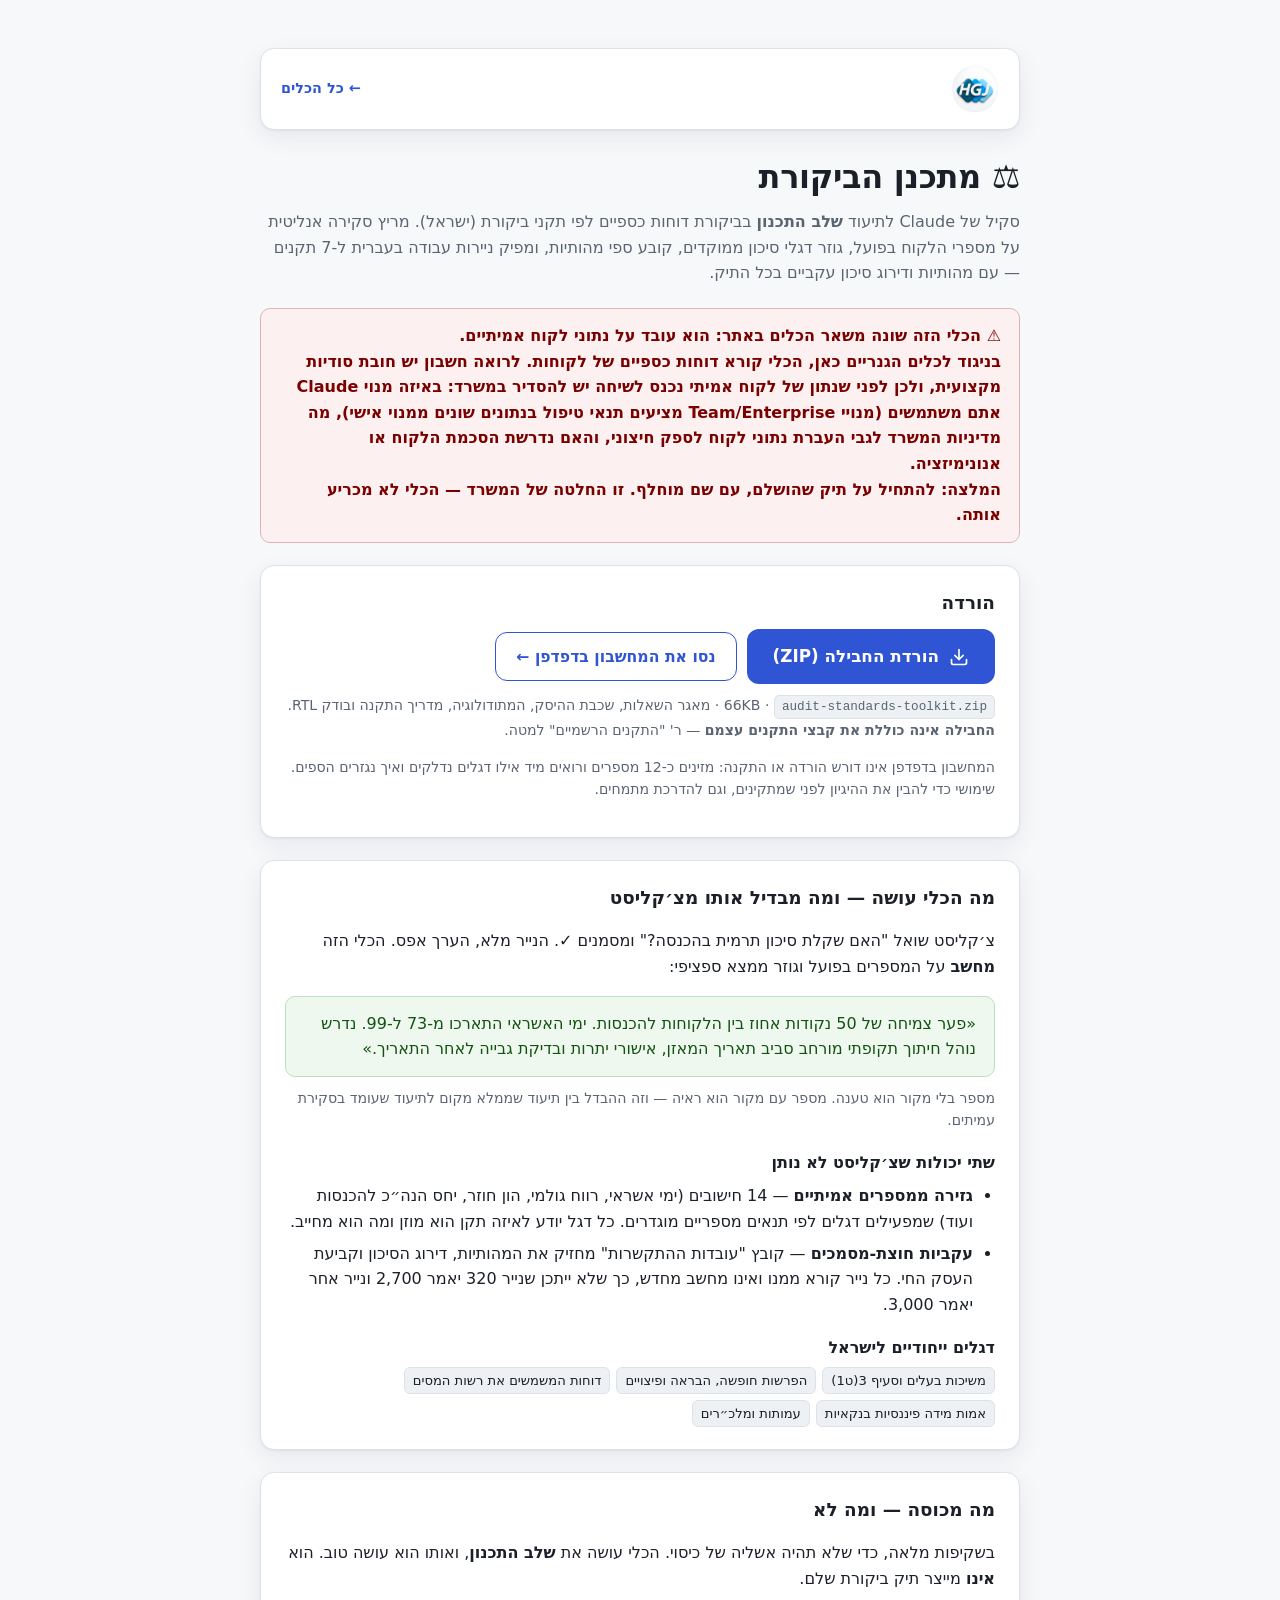
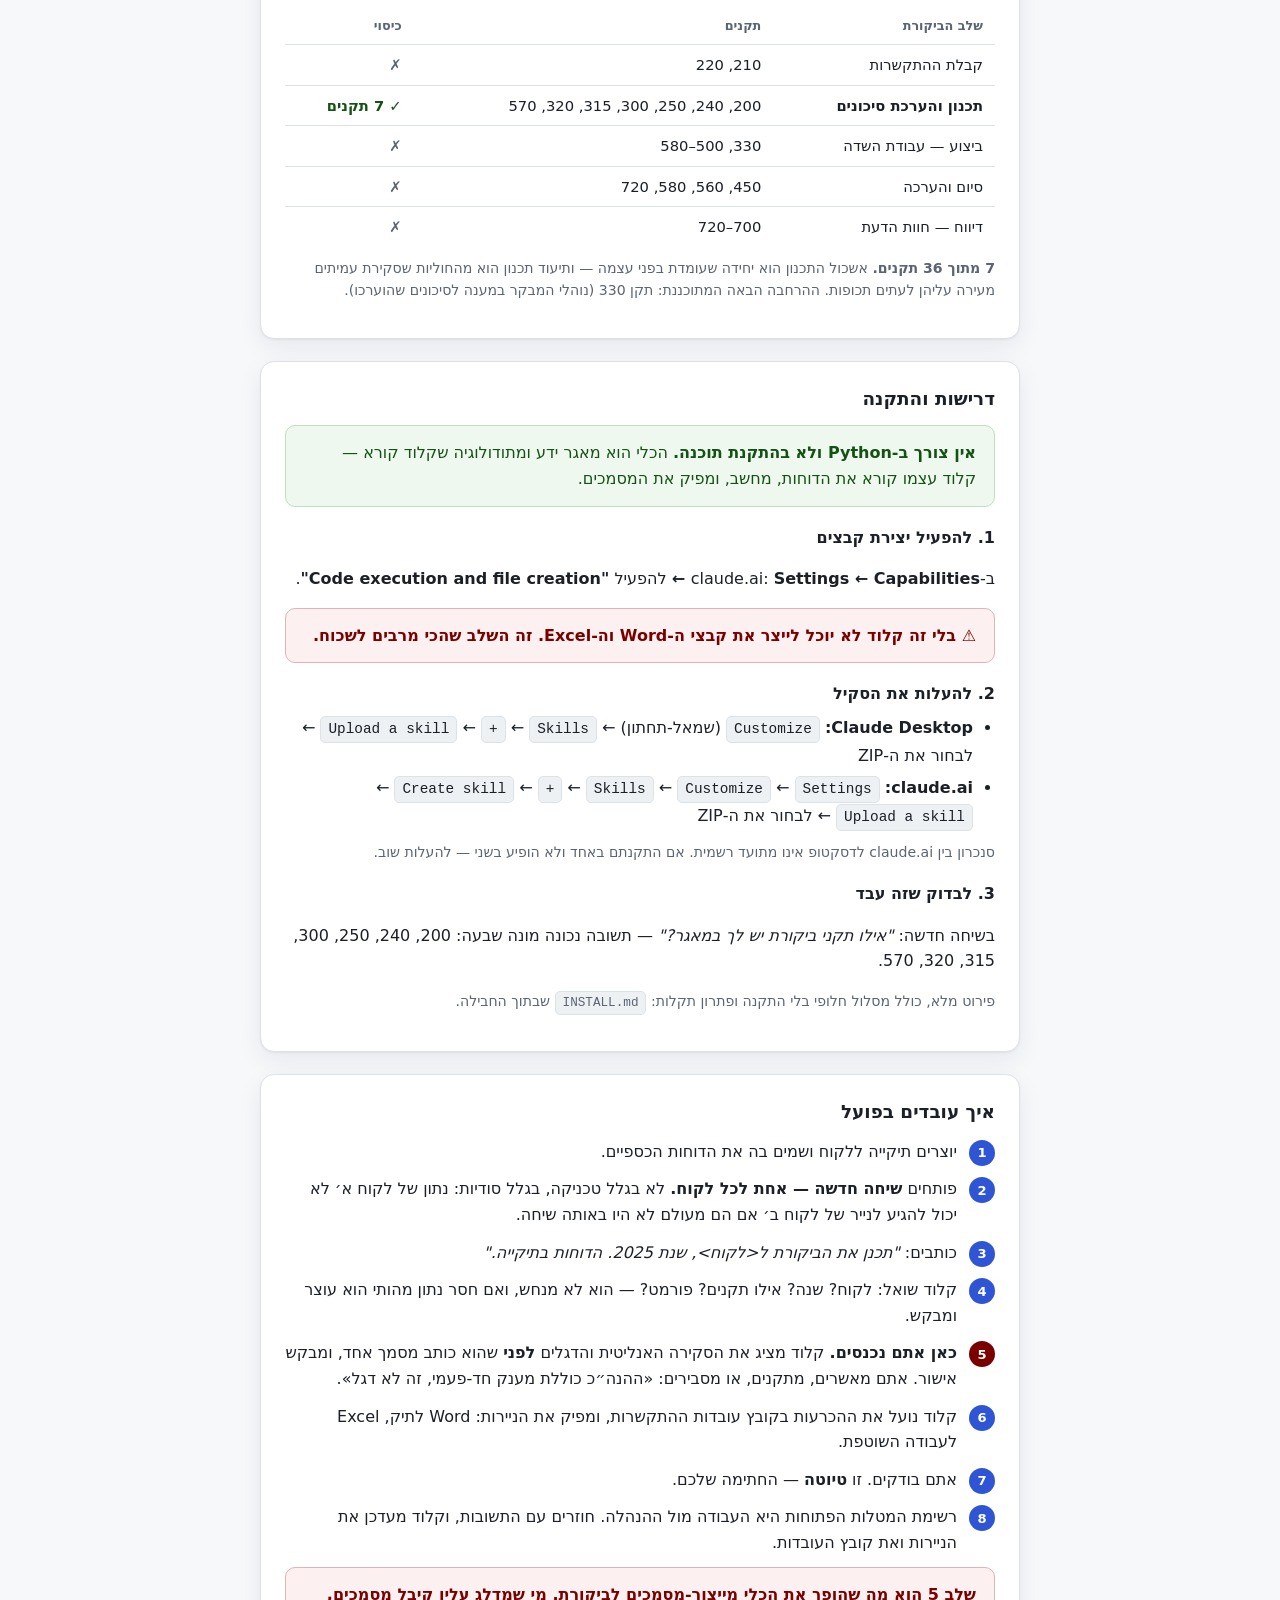
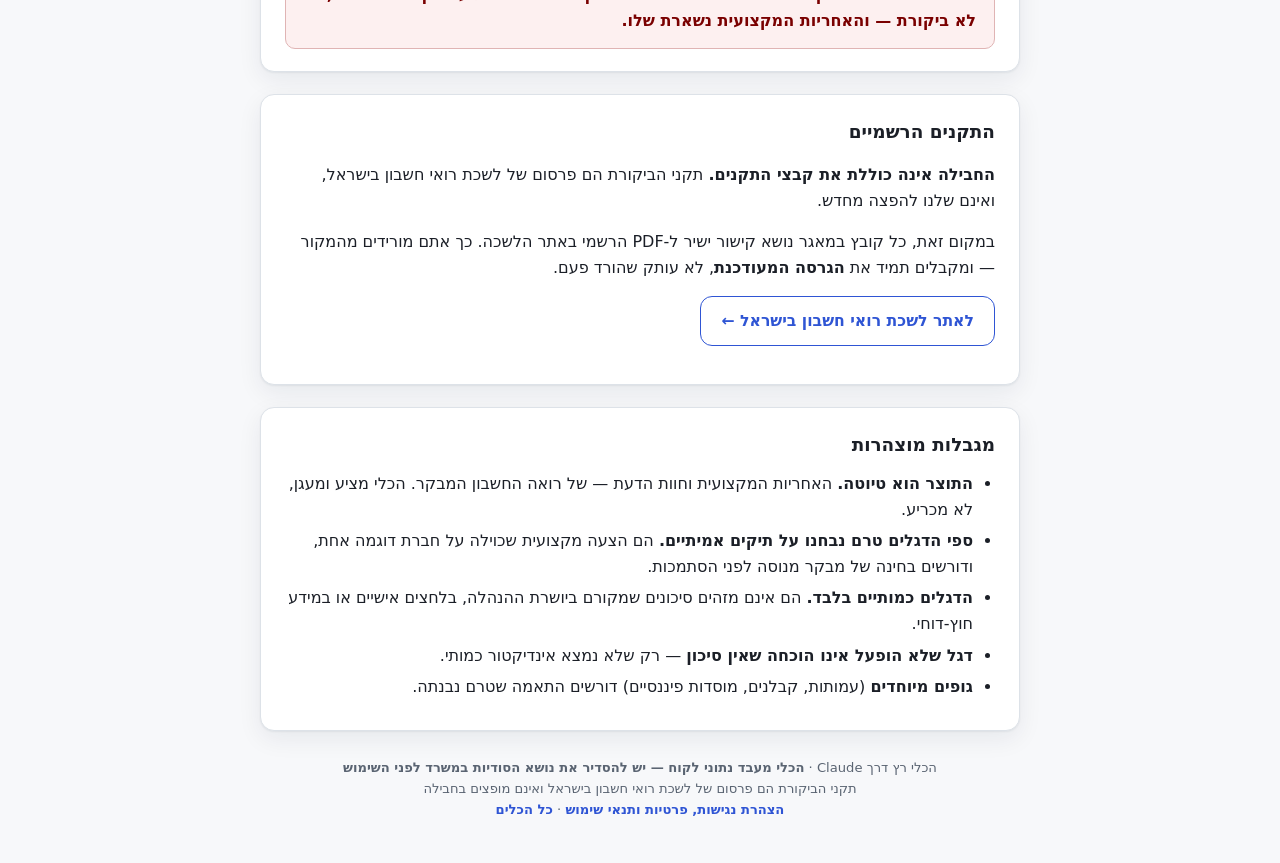
==== audit-standards-toolkit/index.html @ a34358f0 "מתכנן הביקורת: דף כלי, מחשבון אינטראקטיבי וחבילה להורדה יישום תקני ביקורת (ישראל) לשלב התכנון - 7 תק" ====
<!DOCTYPE html>
<html lang="he" dir="rtl">
<head>
<meta charset="utf-8">
<meta name="viewport" content="width=device-width, initial-scale=1">
<title>מתכנן הביקורת — יישום תקני ביקורת ישראל | HGJ Tools</title>
<link rel="icon" href="../logo-mark.png">
<style>
  :root {
    --bg: #F7F8FA; --surface: #FFFFFF; --surface-2: #EEF1F4; --border: #DDE2E8;
    --ink: #1B1F27; --ink-soft: #5A6472; --accent: #2F55D4; --accent-ink: #FFFFFF;
    --warn-bg: #FDF0F0; --warn-border: #E0B4B4; --warn-ink: #7A0000;
    --ok-bg: #EFF8EF; --ok-border: #BEE0BE; --ok-ink: #145214;
    --shadow: 0 1px 2px rgba(20,30,50,.06), 0 8px 24px rgba(20,30,50,.07);
    --font-ui: "Segoe UI", "Assistant", "Rubik", system-ui, -apple-system, Arial, sans-serif;
    --radius: 14px;
  }
  @media (prefers-color-scheme: dark) {
    :root {
      --bg: #14171C; --surface: #1C2027; --surface-2: #232833; --border: #2E353F;
      --ink: #EAEEF3; --ink-soft: #9AA5B1; --accent: #6B85FF; --accent-ink: #0E1116;
      --warn-bg: #2A1A1A; --warn-border: #5A2E2E; --warn-ink: #F0B4B4;
      --ok-bg: #17251A; --ok-border: #2E4A34; --ok-ink: #A6D8AE;
      --shadow: 0 1px 2px rgba(0,0,0,.3), 0 10px 30px rgba(0,0,0,.35);
    }
  }
  * { box-sizing: border-box; }
  html, body { margin: 0; background: var(--bg); }
  body {
    font-family: var(--font-ui); color: var(--ink); min-height: 100vh;
    display: flex; justify-content: center; align-items: flex-start;
    padding: clamp(16px, 4vw, 48px) 16px; line-height: 1.6;
  }
  .page { width: 100%; max-width: 760px; display: flex; flex-direction: column; gap: 22px; }
  .logo-wrap {
    background: #fff; border: 1px solid var(--border); border-radius: var(--radius);
    padding: 16px 20px; display: flex; align-items: center; justify-content: space-between;
    box-shadow: var(--shadow); gap: 12px;
  }
  .logo-wrap img { height: 48px; width: auto; }
  .back { color: var(--accent); text-decoration: none; font-size: .9rem; font-weight: 600; white-space: nowrap; }
  .back:hover { text-decoration: underline; }
  header .title { font-size: clamp(1.5rem, 1.1rem + 1.6vw, 2rem); font-weight: 800; margin: 0 0 6px; letter-spacing: -.01em; }
  header .subtitle { color: var(--ink-soft); font-size: 1rem; margin: 0; }
  .card {
    background: var(--surface); border: 1px solid var(--border); border-radius: var(--radius);
    box-shadow: var(--shadow); padding: 22px 24px;
  }
  .card h2 { margin: 0 0 12px; font-size: 1.15rem; color: var(--ink); }
  .card h3 { margin: 18px 0 6px; font-size: 1rem; color: var(--ink); }
  .download {
    display: inline-flex; align-items: center; gap: 10px; background: var(--accent);
    color: var(--accent-ink); text-decoration: none; font-weight: 700; font-size: 1.05rem;
    padding: 14px 26px; border-radius: 12px; transition: transform .12s ease, filter .15s ease;
  }
  .download:hover { transform: translateY(-2px); filter: brightness(1.05); }
  .download:focus-visible { outline: 3px solid var(--accent); outline-offset: 3px; }
  .download svg { width: 20px; height: 20px; }
  .download.secondary { background: transparent; color: var(--accent); border: 1.5px solid var(--accent); font-size: .98rem; padding: 11px 20px; }
  .download.secondary:hover { background: var(--surface-2); filter: none; }
  .btn-row { display: flex; flex-wrap: wrap; gap: 10px; align-items: center; }
  .meta { color: var(--ink-soft); font-size: .88rem; margin-top: 10px; }
  ol, ul { margin: 8px 0; padding-inline-start: 22px; }
  li { margin: 6px 0; }
  code, .path {
    font-family: Consolas, "SF Mono", monospace; background: var(--surface-2);
    border: 1px solid var(--border); border-radius: 5px; padding: 1px 7px; font-size: .9em;
    direction: ltr; unicode-bidi: isolate; display: inline-block;
  }
  .install { display: block; direction: ltr; text-align: left; padding: 12px 14px; margin: 6px 0;
    background: var(--surface-2); border: 1px solid var(--border); border-radius: 8px;
    font-family: Consolas, monospace; font-size: .88rem; overflow-x: auto; }
  .warn { background: var(--warn-bg); border: 1px solid var(--warn-border); color: var(--warn-ink);
    border-radius: 10px; padding: 14px 18px; font-weight: 600; }
  .warn a { color: var(--warn-ink); }
  .ok { background: var(--ok-bg); border: 1px solid var(--ok-border); color: var(--ok-ink);
    border-radius: 10px; padding: 14px 18px; }
  .tokens { display: flex; flex-wrap: wrap; gap: 6px; margin-top: 6px; }
  .tok { background: var(--surface-2); border: 1px solid var(--border); border-radius: 6px;
    padding: 2px 8px; font-size: .82rem; }
  .tok.on { background: var(--ok-bg); border-color: var(--ok-border); color: var(--ok-ink); font-weight: 600; }
  .tbl-wrap { overflow-x: auto; margin-top: 8px; }
  table { width: 100%; border-collapse: collapse; font-size: .92rem; }
  th, td { text-align: right; padding: 8px 12px; border-bottom: 1px solid var(--border); }
  th { font-size: .8rem; color: var(--ink-soft); font-weight: 600; text-transform: none; }
  tbody tr:last-child td { border-bottom: 0; }
  td.yes { color: var(--ok-ink); font-weight: 700; }
  td.no { color: var(--ink-soft); }
  .steps { counter-reset: s; list-style: none; padding-inline-start: 0; }
  .steps > li { counter-increment: s; position: relative; padding-inline-start: 38px; margin: 12px 0; }
  .steps > li::before {
    content: counter(s); position: absolute; inset-inline-start: 0; top: 1px;
    width: 26px; height: 26px; border-radius: 50%; background: var(--accent); color: var(--accent-ink);
    display: grid; place-items: center; font-size: .82rem; font-weight: 700;
  }
  .steps > li.key::before { background: var(--warn-ink); }
  footer { color: var(--ink-soft); font-size: .82rem; text-align: center; padding-top: 4px; }
  footer a { color: var(--accent); text-decoration: none; font-weight: 600; }
  @media (prefers-reduced-motion: reduce) { * { transition: none !important; } }
</style>
</head>
<body>
<div class="page">

  <div class="logo-wrap">
    <img src="../logo-mark.png" alt="הוגן, גינזבורג, יודלביץ ושות' - רואי חשבון">
    <a class="back" href="../">← כל הכלים</a>
  </div>

  <header>
    <h1 class="title">⚖️ מתכנן הביקורת</h1>
    <p class="subtitle">סקיל של Claude לתיעוד <strong>שלב התכנון</strong> בביקורת דוחות כספיים לפי תקני ביקורת (ישראל). מריץ סקירה אנליטית על מספרי הלקוח בפועל, גוזר דגלי סיכון ממוקדים, קובע ספי מהותיות, ומפיק ניירות עבודה בעברית ל-7 תקנים — עם מהותיות ודירוג סיכון עקביים בכל התיק.</p>
  </header>

  <div class="warn">
    ⚠️ <strong>הכלי הזה שונה משאר הכלים באתר: הוא עובד על נתוני לקוח אמיתיים.</strong><br>
    בניגוד לכלים הגנריים כאן, הכלי קורא דוחות כספיים של לקוחות. לרואה חשבון יש חובת סודיות מקצועית, ולכן <strong>לפני שנתון של לקוח אמיתי נכנס לשיחה</strong> יש להסדיר במשרד: באיזה מנוי Claude אתם משתמשים (מנויי Team/Enterprise מציעים תנאי טיפול בנתונים שונים ממנוי אישי), מה מדיניות המשרד לגבי העברת נתוני לקוח לספק חיצוני, והאם נדרשת הסכמת הלקוח או אנונימיזציה.<br>
    <strong>המלצה:</strong> להתחיל על תיק שהושלם, עם שם מוחלף. זו החלטה של המשרד — הכלי לא מכריע אותה.
  </div>

  <div class="card">
    <h2>הורדה</h2>
    <div class="btn-row">
      <a class="download" href="audit-standards-toolkit.zip" download>
        <svg viewBox="0 0 24 24" fill="none" stroke="currentColor" stroke-width="2" stroke-linecap="round" stroke-linejoin="round" aria-hidden="true"><path d="M21 15v4a2 2 0 0 1-2 2H5a2 2 0 0 1-2-2v-4"/><polyline points="7 10 12 15 17 10"/><line x1="12" y1="15" x2="12" y2="3"/></svg>
        הורדת החבילה (ZIP)
      </a>
      <a class="download secondary" href="planner.html">נסו את המחשבון בדפדפן ←</a>
    </div>
    <p class="meta">
      <span class="path">audit-standards-toolkit.zip</span> · 66KB · מאגר השאלות, שכבת ההיסק, המתודולוגיה, מדריך התקנה ובודק RTL.
      <strong>החבילה אינה כוללת את קבצי התקנים עצמם</strong> — ר' "התקנים הרשמיים" למטה.
    </p>
    <p class="meta">
      המחשבון בדפדפן אינו דורש הורדה או התקנה: מזינים כ-12 מספרים ורואים מיד אילו דגלים נדלקים ואיך נגזרים הספים. שימושי כדי להבין את ההיגיון לפני שמתקינים, וגם להדרכת מתמחים.
    </p>
  </div>

  <div class="card">
    <h2>מה הכלי עושה — ומה מבדיל אותו מצ׳קליסט</h2>
    <p>צ׳קליסט שואל "האם שקלת סיכון תרמית בהכנסה?" ומסמנים ✓. הנייר מלא, הערך אפס. הכלי הזה <strong>מחשב</strong> על המספרים בפועל וגוזר ממצא ספציפי:</p>
    <div class="ok">
      «פער צמיחה של 50 נקודות אחוז בין הלקוחות להכנסות. ימי האשראי התארכו מ-73 ל-99. נדרש נוהל חיתוך תקופתי מורחב סביב תאריך המאזן, אישורי יתרות ובדיקת גבייה לאחר התאריך.»
    </div>
    <p class="meta">מספר בלי מקור הוא טענה. מספר עם מקור הוא ראיה — וזה ההבדל בין תיעוד שממלא מקום לתיעוד שעומד בסקירת עמיתים.</p>

    <h3>שתי יכולות שצ׳קליסט לא נותן</h3>
    <ul>
      <li><strong>גזירה ממספרים אמיתיים</strong> — 14 חישובים (ימי אשראי, רווח גולמי, הון חוזר, יחס הנה״כ להכנסות ועוד) שמפעילים דגלים לפי תנאים מספריים מוגדרים. כל דגל יודע לאיזה תקן הוא מוזן ומה הוא מחייב.</li>
      <li><strong>עקביות חוצת-מסמכים</strong> — קובץ "עובדות ההתקשרות" מחזיק את המהותיות, דירוג הסיכון וקביעת העסק החי. כל נייר קורא ממנו ואינו מחשב מחדש, כך שלא ייתכן שנייר 320 יאמר 2,700 ונייר אחר יאמר 3,000.</li>
    </ul>

    <h3>דגלים ייחודיים לישראל</h3>
    <div class="tokens">
      <span class="tok">משיכות בעלים וסעיף 3(ט1)</span>
      <span class="tok">הפרשות חופשה, הבראה ופיצויים</span>
      <span class="tok">דוחות המשמשים את רשות המסים</span>
      <span class="tok">אמות מידה פיננסיות בנקאיות</span>
      <span class="tok">עמותות ומלכ״רים</span>
    </div>
  </div>

  <div class="card">
    <h2>מה מכוסה — ומה לא</h2>
    <p>בשקיפות מלאה, כדי שלא תהיה אשליה של כיסוי. הכלי עושה את <strong>שלב התכנון</strong>, ואותו הוא עושה טוב. הוא <strong>אינו</strong> מייצר תיק ביקורת שלם.</p>
    <div class="tbl-wrap">
      <table>
        <thead><tr><th>שלב הביקורת</th><th>תקנים</th><th>כיסוי</th></tr></thead>
        <tbody>
          <tr><td>קבלת ההתקשרות</td><td>210, 220</td><td class="no">✗</td></tr>
          <tr><td><strong>תכנון והערכת סיכונים</strong></td><td>200, 240, 250, 300, 315, 320, 570</td><td class="yes">✓ 7 תקנים</td></tr>
          <tr><td>ביצוע — עבודת השדה</td><td>330, 500–580</td><td class="no">✗</td></tr>
          <tr><td>סיום והערכה</td><td>450, 560, 580, 720</td><td class="no">✗</td></tr>
          <tr><td>דיווח — חוות הדעת</td><td>700–720</td><td class="no">✗</td></tr>
        </tbody>
      </table>
    </div>
    <p class="meta"><strong>7 מתוך 36 תקנים.</strong> אשכול התכנון הוא יחידה שעומדת בפני עצמה — ותיעוד תכנון הוא מהחוליות שסקירת עמיתים מעירה עליהן לעתים תכופות. ההרחבה הבאה המתוכננת: תקן 330 (נוהלי המבקר במענה לסיכונים שהוערכו).</p>
  </div>

  <div class="card">
    <h2>דרישות והתקנה</h2>
    <div class="ok"><strong>אין צורך ב-Python ולא בהתקנת תוכנה.</strong> הכלי הוא מאגר ידע ומתודולוגיה שקלוד קורא — קלוד עצמו קורא את הדוחות, מחשב, ומפיק את המסמכים.</div>

    <h3>1. להפעיל יצירת קבצים</h3>
    <p>ב-claude.ai: <strong>Settings ← Capabilities ←</strong> להפעיל <strong>"Code execution and file creation"</strong>.</p>
    <div class="warn">⚠️ בלי זה קלוד לא יוכל לייצר את קבצי ה-Word וה-Excel. זה השלב שהכי מרבים לשכוח.</div>

    <h3>2. להעלות את הסקיל</h3>
    <ul>
      <li><strong>Claude Desktop:</strong> <span class="path">Customize</span> (שמאל-תחתון) ← <span class="path">Skills</span> ← <span class="path">+</span> ← <span class="path">Upload a skill</span> ← לבחור את ה-ZIP</li>
      <li><strong>claude.ai:</strong> <span class="path">Settings</span> ← <span class="path">Customize</span> ← <span class="path">Skills</span> ← <span class="path">+</span> ← <span class="path">Create skill</span> ← <span class="path">Upload a skill</span> ← לבחור את ה-ZIP</li>
    </ul>
    <p class="meta">סנכרון בין claude.ai לדסקטופ אינו מתועד רשמית. אם התקנתם באחד ולא הופיע בשני — להעלות שוב.</p>

    <h3>3. לבדוק שזה עבד</h3>
    <p>בשיחה חדשה: <em>"אילו תקני ביקורת יש לך במאגר?"</em> — תשובה נכונה מונה שבעה: 200, 240, 250, 300, 315, 320, 570.</p>
    <p class="meta">פירוט מלא, כולל מסלול חלופי בלי התקנה ופתרון תקלות: <span class="path">INSTALL.md</span> שבתוך החבילה.</p>
  </div>

  <div class="card">
    <h2>איך עובדים בפועל</h2>
    <ol class="steps">
      <li>יוצרים תיקייה ללקוח ושמים בה את הדוחות הכספיים.</li>
      <li>פותחים <strong>שיחה חדשה — אחת לכל לקוח.</strong> לא בגלל טכניקה, בגלל סודיות: נתון של לקוח א׳ לא יכול להגיע לנייר של לקוח ב׳ אם הם מעולם לא היו באותה שיחה.</li>
      <li>כותבים: <em>"תכנן את הביקורת ל&lt;לקוח&gt;, שנת 2025. הדוחות בתיקייה."</em></li>
      <li>קלוד שואל: לקוח? שנה? אילו תקנים? פורמט? — הוא לא מנחש, ואם חסר נתון מהותי הוא עוצר ומבקש.</li>
      <li class="key"><strong>כאן אתם נכנסים.</strong> קלוד מציג את הסקירה האנליטית והדגלים <strong>לפני</strong> שהוא כותב מסמך אחד, ומבקש אישור. אתם מאשרים, מתקנים, או מסבירים: «ההנה״כ כוללת מענק חד-פעמי, זה לא דגל».</li>
      <li>קלוד נועל את ההכרעות בקובץ עובדות ההתקשרות, ומפיק את הניירות: Word לתיק, Excel לעבודה השוטפת.</li>
      <li>אתם בודקים. זו <strong>טיוטה</strong> — החתימה שלכם.</li>
      <li>רשימת המטלות הפתוחות היא העבודה מול ההנהלה. חוזרים עם התשובות, וקלוד מעדכן את הניירות ואת קובץ העובדות.</li>
    </ol>
    <div class="warn">שלב 5 הוא מה שהופך את הכלי מייצור-מסמכים לביקורת. מי שמדלג עליו קיבל מסמכים, לא ביקורת — והאחריות המקצועית נשארת שלו.</div>
  </div>

  <div class="card">
    <h2>התקנים הרשמיים</h2>
    <p><strong>החבילה אינה כוללת את קבצי התקנים.</strong> תקני הביקורת הם פרסום של לשכת רואי חשבון בישראל, ואינם שלנו להפצה מחדש.</p>
    <p>במקום זאת, כל קובץ במאגר נושא קישור ישיר ל-PDF הרשמי באתר הלשכה. כך אתם מורידים מהמקור — ומקבלים תמיד את <strong>הגרסה המעודכנת</strong>, לא עותק שהורד פעם.</p>
    <p><a class="download secondary" href="https://icpas.org.il/" target="_blank" rel="noopener noreferrer">לאתר לשכת רואי חשבון בישראל ←</a></p>
  </div>

  <div class="card">
    <h2>מגבלות מוצהרות</h2>
    <ul>
      <li><strong>התוצר הוא טיוטה.</strong> האחריות המקצועית וחוות הדעת — של רואה החשבון המבקר. הכלי מציע ומעגן, לא מכריע.</li>
      <li><strong>ספי הדגלים טרם נבחנו על תיקים אמיתיים.</strong> הם הצעה מקצועית שכוילה על חברת דוגמה אחת, ודורשים בחינה של מבקר מנוסה לפני הסתמכות.</li>
      <li><strong>הדגלים כמותיים בלבד.</strong> הם אינם מזהים סיכונים שמקורם ביושרת ההנהלה, בלחצים אישיים או במידע חוץ-דוחי.</li>
      <li><strong>דגל שלא הופעל אינו הוכחה שאין סיכון</strong> — רק שלא נמצא אינדיקטור כמותי.</li>
      <li><strong>גופים מיוחדים</strong> (עמותות, קבלנים, מוסדות פיננסיים) דורשים התאמה שטרם נבנתה.</li>
    </ul>
  </div>

  <footer>
    הכלי רץ דרך Claude · <strong>הכלי מעבד נתוני לקוח — יש להסדיר את נושא הסודיות במשרד לפני השימוש</strong><br>
    תקני הביקורת הם פרסום של לשכת רואי חשבון בישראל ואינם מופצים בחבילה<br>
    <a href="../policy/">הצהרת נגישות, פרטיות ותנאי שימוש</a> ·
    <a href="../">כל הכלים</a>
  </footer>

</div>
</body>
</html>
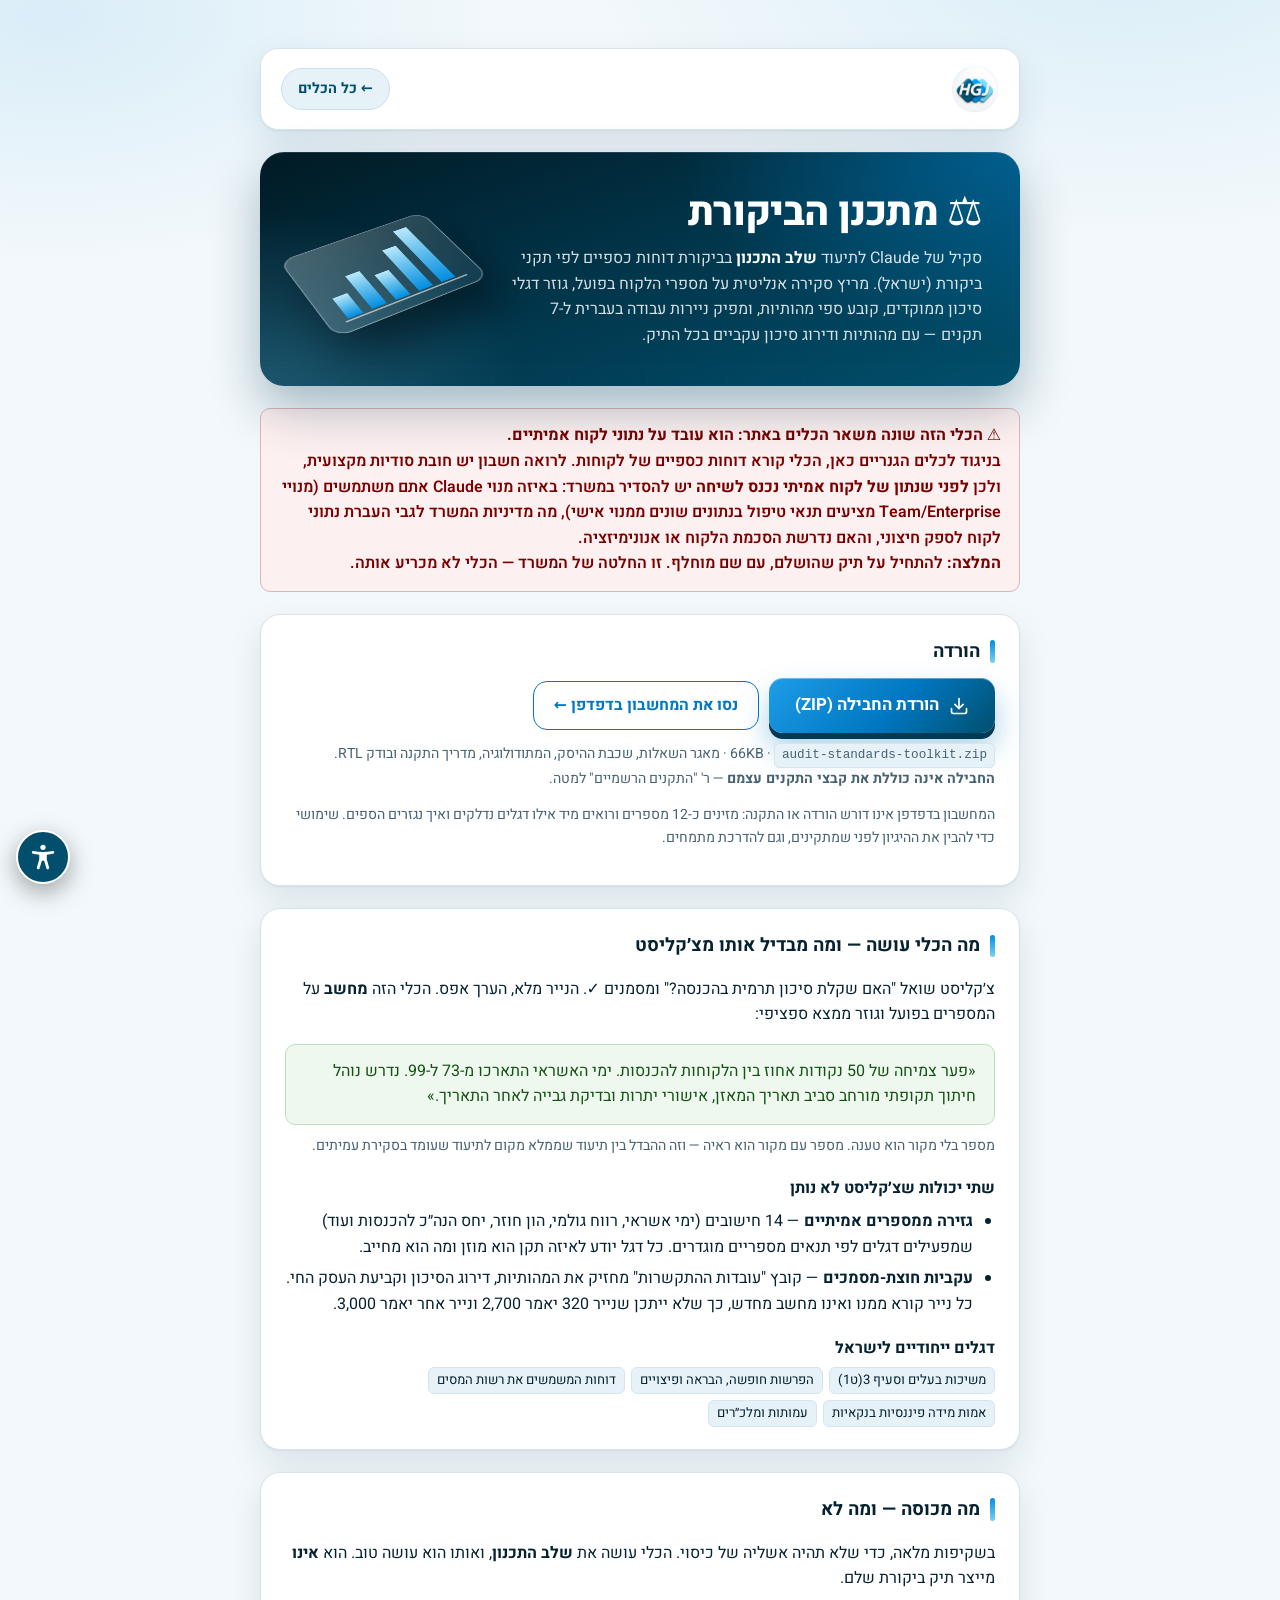
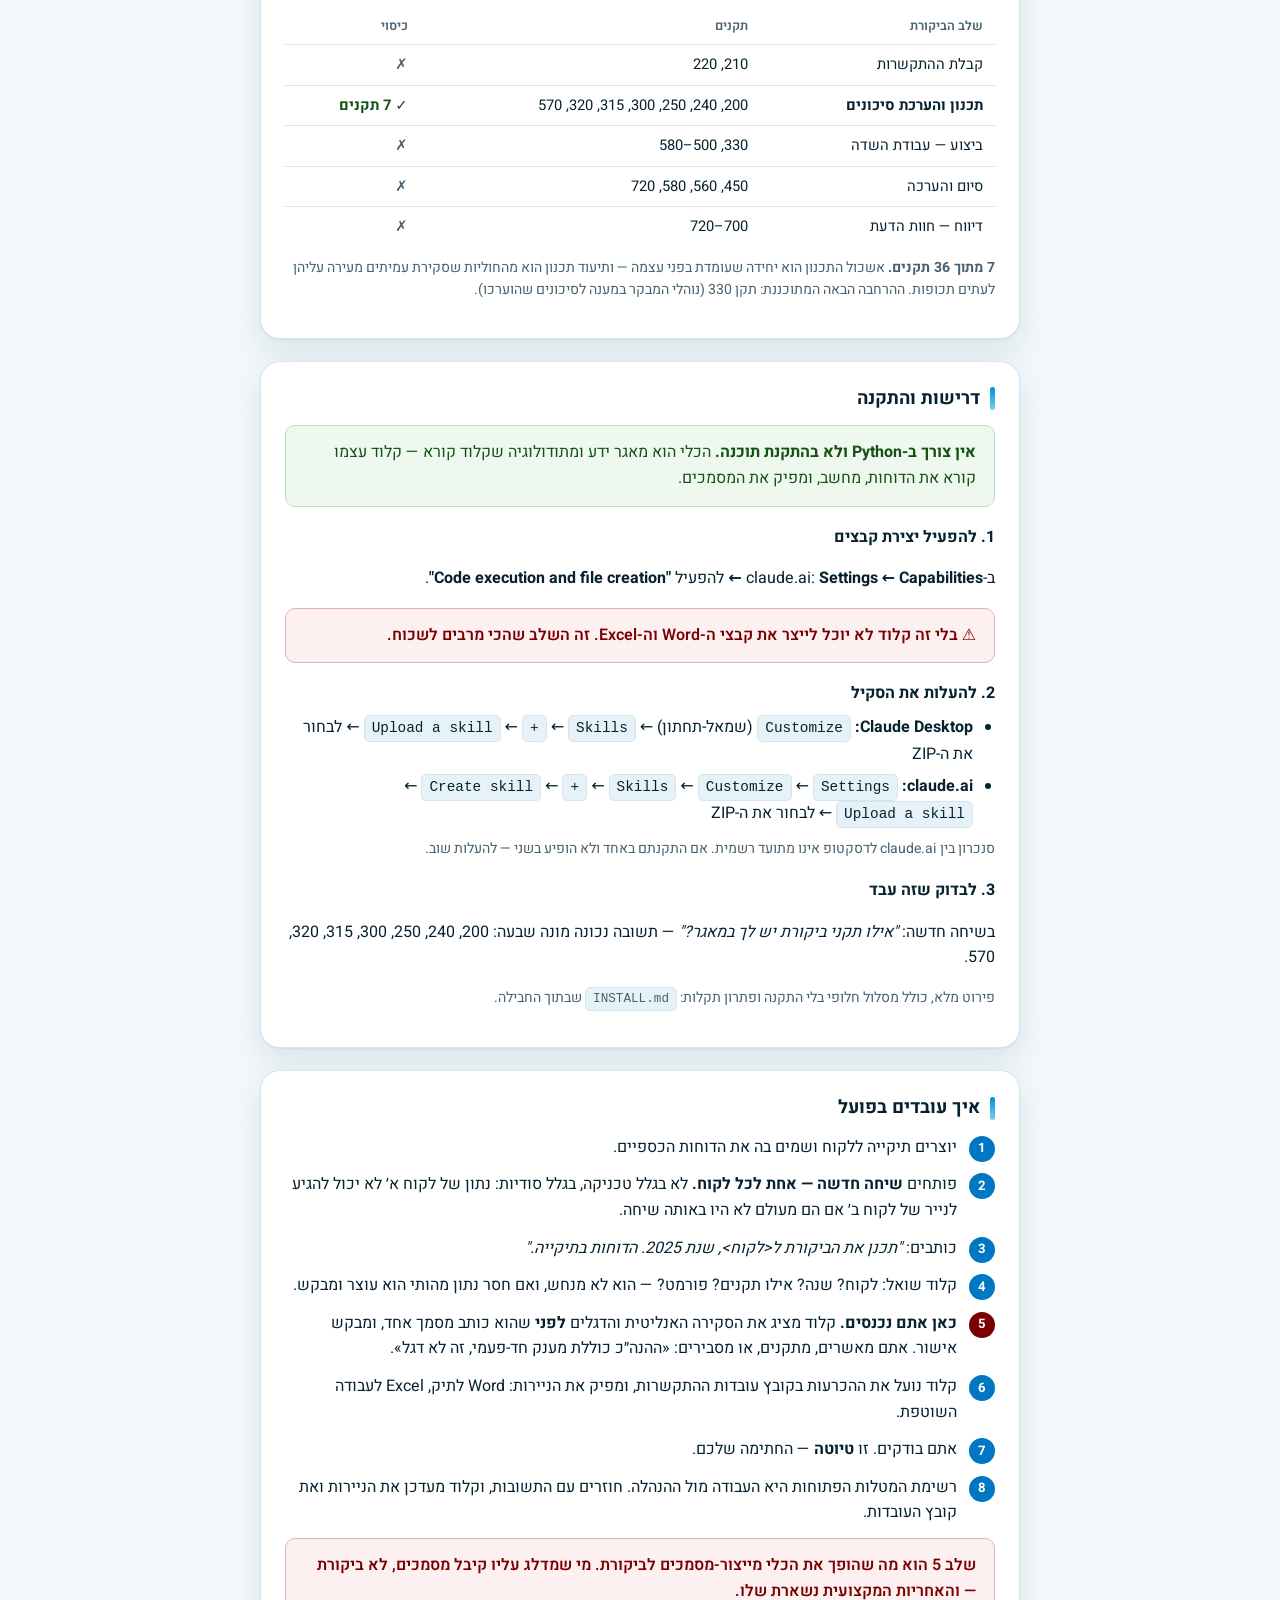
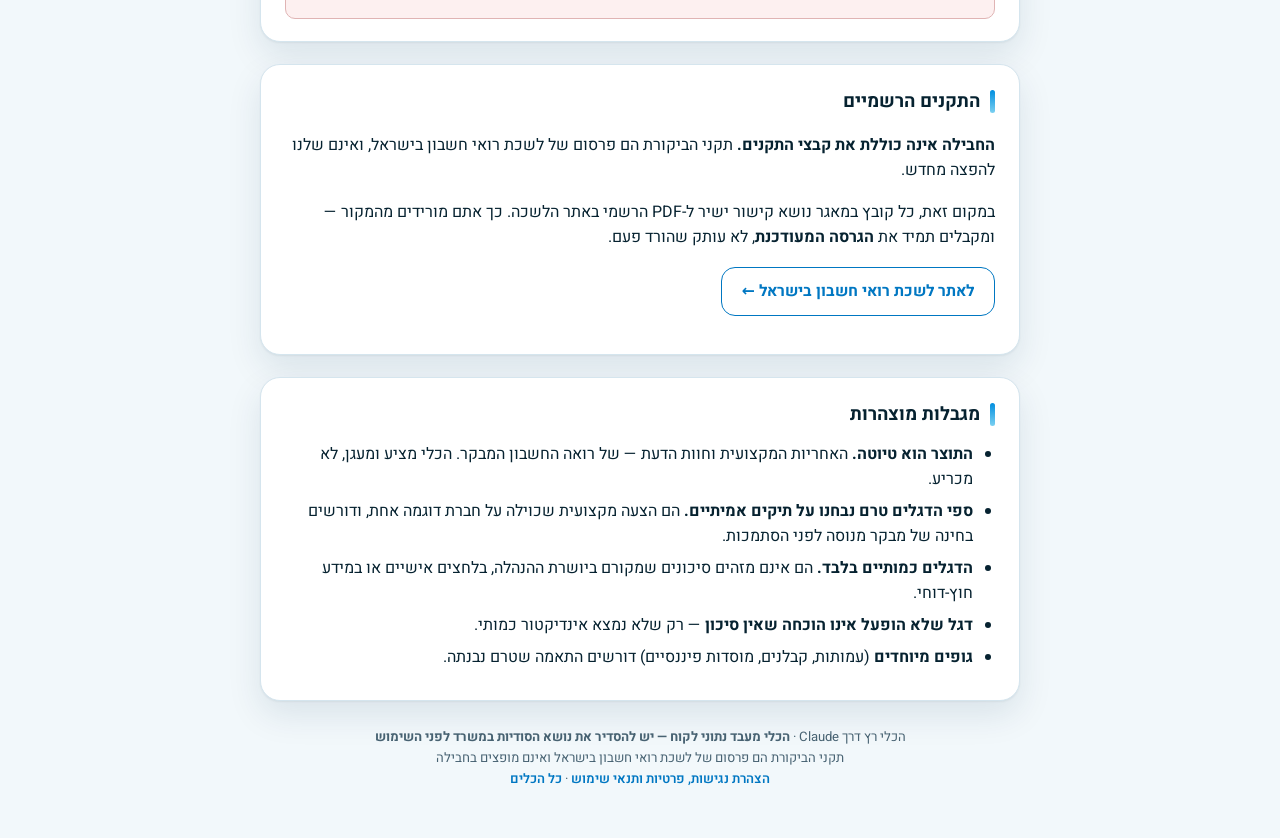
==== commit c60b7daf: "דפי הכלים: ערכת עיצוב משותפת בצבעי הלוגו ותפריט נגישות בכל דף theme.css נטען אחרי העיצוב של כל דף ומ" ====
--- a/audit-standards-toolkit/index.html
+++ b/audit-standards-toolkit/index.html
@@ -98,6 +98,8 @@
   footer a { color: var(--accent); text-decoration: none; font-weight: 600; }
   @media (prefers-reduced-motion: reduce) { * { transition: none !important; } }
 </style>
+<link rel="stylesheet" href="../theme.css">
+<script src="../a11y.js" defer></script>
 </head>
 <body>
 <div class="page">
--- a/theme.css
+++ b/theme.css
@@ -0,0 +1,147 @@
+/* ערכת העיצוב המשותפת של דפי הכלים באתר hgj-tools.github.io.
+   נטענת אחרי ה-<style> של הדף: <link rel="stylesheet" href="../theme.css">
+   דורסת רק צבעים, גופן ומראה של רכיבי השלד המשותף (.logo-wrap, header, .card, .download). לא נוגעת בלוגיקה של הכלי.
+   צבעים: שלושת גווני הלוגו בלבד, #014F6C, #008EDF, #7BD0F1. */
+
+@font-face {
+  font-family: "Heebo"; font-style: normal; font-weight: 400 800; font-display: swap;
+  src: url("fonts/heebo-hebrew.woff2") format("woff2");
+  unicode-range: U+0307-0308, U+0590-05FF, U+200C-2010, U+20AA, U+25CC, U+FB1D-FB4F;
+}
+@font-face {
+  font-family: "Heebo"; font-style: normal; font-weight: 400 800; font-display: swap;
+  src: url("fonts/heebo-latin.woff2") format("woff2");
+  unicode-range: U+0000-00FF, U+0131, U+0152-0153, U+02BB-02BC, U+02C6, U+02DA, U+02DC, U+0304, U+0308, U+0329, U+2000-206F, U+20AC, U+2122, U+2191, U+2193, U+2212, U+2215, U+FEFF, U+FFFD;
+}
+@view-transition { navigation: auto; }
+
+:root, :root[data-theme="light"] {
+  --bg: #F2F8FB; --surface: #FFFFFF; --surface-2: #E6F2F8; --border: #D5E5EE;
+  --ink: #062230; --ink-soft: #476272; --accent: #0077C2; --accent-ink: #FFFFFF;
+  --shadow: 0 1px 2px rgba(1,53,74,.06), 0 14px 34px rgba(1,53,74,.10);
+  --font-ui: "Heebo", "Segoe UI", "Assistant", "Rubik", system-ui, -apple-system, Arial, sans-serif;
+  --radius: 20px;
+  --hgj-glow: rgba(0,142,223,.10);
+}
+@media (prefers-color-scheme: dark) {
+  :root:not([data-theme="light"]) {
+    --bg: #021017; --surface: #06202C; --surface-2: #0A2B3A; --border: #164356;
+    --ink: #E8F4F9; --ink-soft: #9DBCCB; --accent: #7BD0F1; --accent-ink: #011A24;
+    --shadow: 0 1px 2px rgba(0,0,0,.4), 0 16px 40px rgba(0,0,0,.45);
+    --hgj-glow: rgba(123,208,241,.08);
+  }
+}
+:root[data-theme="dark"] {
+  --bg: #021017; --surface: #06202C; --surface-2: #0A2B3A; --border: #164356;
+  --ink: #E8F4F9; --ink-soft: #9DBCCB; --accent: #7BD0F1; --accent-ink: #011A24;
+  --shadow: 0 1px 2px rgba(0,0,0,.4), 0 16px 40px rgba(0,0,0,.45);
+  --hgj-glow: rgba(123,208,241,.08);
+}
+
+body {
+  background:
+    radial-gradient(900px 480px at 88% -6%, var(--hgj-glow), transparent 60%),
+    radial-gradient(760px 420px at 4% 2%, var(--hgj-glow), transparent 58%),
+    var(--bg);
+  background-attachment: fixed;
+}
+:focus-visible { outline: 3px solid #008EDF; outline-offset: 3px; }
+/* דף עם סרגל פעולות קבוע בתחתית: כפתור הנגישות עולה מעליו */
+html:has(.actionbar) { --hgj-a11y-bottom: 96px; }
+
+/* ---------- סרגל עליון ---------- */
+.logo-wrap {
+  border-radius: 18px;
+  border: 1px solid var(--border);
+  box-shadow: var(--shadow);
+}
+.logo-wrap .back {
+  display: inline-flex; align-items: center; gap: 6px;
+  padding: 8px 16px; border-radius: 999px;
+  color: #014F6C; background: #E6F2F8; border: 1px solid #C9E0EC;
+  font-weight: 700; text-decoration: none;
+  transition: background .2s ease, transform .2s ease;
+}
+.logo-wrap .back:hover { background: #D3EEF9; transform: translateX(3px); text-decoration: none; }
+
+/* ---------- ראש הדף: לוח כהה עם גיליון תלת ממדי ---------- */
+.page > header, .app > header {
+  position: relative; isolation: isolate; overflow: hidden;
+  color: #fff; border-radius: 24px;
+  padding: clamp(22px, 4vw, 38px);
+  padding-inline-end: clamp(22px, 34%, 250px);
+  background:
+    radial-gradient(520px 300px at 100% 0%, rgba(0,142,223,.45), transparent 65%),
+    radial-gradient(420px 280px at 0% 100%, rgba(123,208,241,.22), transparent 62%),
+    linear-gradient(160deg, #011A24 0%, #01354A 48%, #014F6C 100%);
+  box-shadow: 0 22px 50px rgba(1,53,74,.32), inset 0 1px 0 rgba(255,255,255,.12);
+}
+/* נייר חשבונאי בפרספקטיבה */
+.page > header::before, .app > header::before {
+  content: ""; position: absolute; inset: -30% -20% -20%; z-index: -1;
+  background-image:
+    linear-gradient(rgba(123,208,241,.16) 1px, transparent 1px),
+    linear-gradient(90deg, rgba(123,208,241,.10) 1px, transparent 1px);
+  background-size: 100% 26px, 90px 100%;
+  transform: perspective(700px) rotateX(60deg) translateY(18%);
+  transform-origin: 50% 100%;
+  -webkit-mask-image: linear-gradient(to top, #000 5%, transparent 70%);
+          mask-image: linear-gradient(to top, #000 5%, transparent 70%);
+  animation: hgj-ledger 12s linear infinite;
+}
+@keyframes hgj-ledger { to { background-position: 0 260px, 0 0; } }
+/* גיליון זכוכית עם גרף עמודות */
+.page > header::after, .app > header::after {
+  content: ""; position: absolute; z-index: -1;
+  inset-inline-end: clamp(14px, 5%, 44px); top: 50%;
+  width: 168px; height: 124px; border-radius: 16px;
+  border: 1px solid rgba(255,255,255,.38);
+  background:
+    linear-gradient(to top, #008EDF, #B9E8FA) left 20px bottom 16px / 16px 26% no-repeat,
+    linear-gradient(to top, #008EDF, #B9E8FA) left 46px bottom 16px / 16px 44% no-repeat,
+    linear-gradient(to top, #008EDF, #B9E8FA) left 72px bottom 16px / 16px 34% no-repeat,
+    linear-gradient(to top, #008EDF, #B9E8FA) left 98px bottom 16px / 16px 58% no-repeat,
+    linear-gradient(to top, #008EDF, #B9E8FA) left 124px bottom 16px / 16px 76% no-repeat,
+    linear-gradient(rgba(255,255,255,.55), rgba(255,255,255,.55)) left 16px bottom 12px / 136px 2px no-repeat,
+    linear-gradient(140deg, rgba(255,255,255,.26), rgba(255,255,255,.06));
+  box-shadow: 0 34px 50px rgba(0,0,0,.42), 0 0 0 1px rgba(123,208,241,.10) inset;
+  transform: translateY(-50%) perspective(800px) rotateX(50deg) rotateZ(-30deg);
+  animation: hgj-float 6s ease-in-out infinite;
+}
+@keyframes hgj-float { 50% { transform: translateY(calc(-50% - 10px)) perspective(800px) rotateX(50deg) rotateZ(-30deg); } }
+
+.page > header .title, .app > header .title { color: #fff; font-size: clamp(1.7rem, 1.2rem + 2.2vw, 2.5rem); letter-spacing: -.02em; line-height: 1.15; margin-bottom: 10px; }
+.page > header .subtitle, .app > header .subtitle { color: rgba(255,255,255,.84); line-height: 1.6; }
+.page > header .subtitle b, .page > header .subtitle strong,
+.app > header .subtitle b, .app > header .subtitle strong { color: #fff; }
+.page > header a, .app > header a { color: #B9E8FA; }
+
+/* ---------- כרטיסים ---------- */
+.card { border-radius: var(--radius); border-color: var(--border); box-shadow: var(--shadow); }
+.page .card { transition: transform .25s cubic-bezier(.2,.7,.2,1), box-shadow .25s ease, border-color .25s ease; }
+.page .card:hover { transform: translateY(-3px); border-color: color-mix(in srgb, #008EDF 45%, var(--border)); box-shadow: 0 2px 4px rgba(1,53,74,.06), 0 26px 50px rgba(0,142,223,.16); }
+.page .card h2 { position: relative; padding-inline-start: 15px; }
+.page .card h2::before {
+  content: ""; position: absolute; inset-inline-start: 0; top: .18em; bottom: .18em; width: 5px; border-radius: 3px;
+  background: linear-gradient(#008EDF, #7BD0F1);
+}
+
+/* ---------- כפתור הורדה תלת ממדי ---------- */
+.download:not(.secondary) {
+  color: #fff; border-radius: 14px;
+  background: linear-gradient(135deg, #1E9DE6 0%, #0077C2 55%, #014F6C 100%);
+  box-shadow: 0 6px 0 #013A52, 0 16px 30px rgba(0,119,194,.35), inset 0 1px 0 rgba(255,255,255,.35);
+  transition: transform .14s ease, box-shadow .14s ease, filter .2s ease;
+}
+.download:not(.secondary):hover { transform: translateY(-2px); filter: brightness(1.06); box-shadow: 0 8px 0 #013A52, 0 22px 36px rgba(0,119,194,.42), inset 0 1px 0 rgba(255,255,255,.35); }
+.download:not(.secondary):active { transform: translateY(4px); box-shadow: 0 2px 0 #013A52, 0 8px 16px rgba(0,119,194,.3), inset 0 1px 0 rgba(255,255,255,.35); }
+.download.secondary { border-radius: 14px; }
+
+@media (max-width: 640px) {
+  .page > header, .app > header { padding-inline-end: clamp(22px, 4vw, 38px); }
+  .page > header::after, .app > header::after { display: none; }
+}
+@media (prefers-reduced-motion: reduce) {
+  .page > header::before, .app > header::before, .page > header::after, .app > header::after { animation: none; }
+  .page .card, .download, .logo-wrap .back { transition: none; }
+}
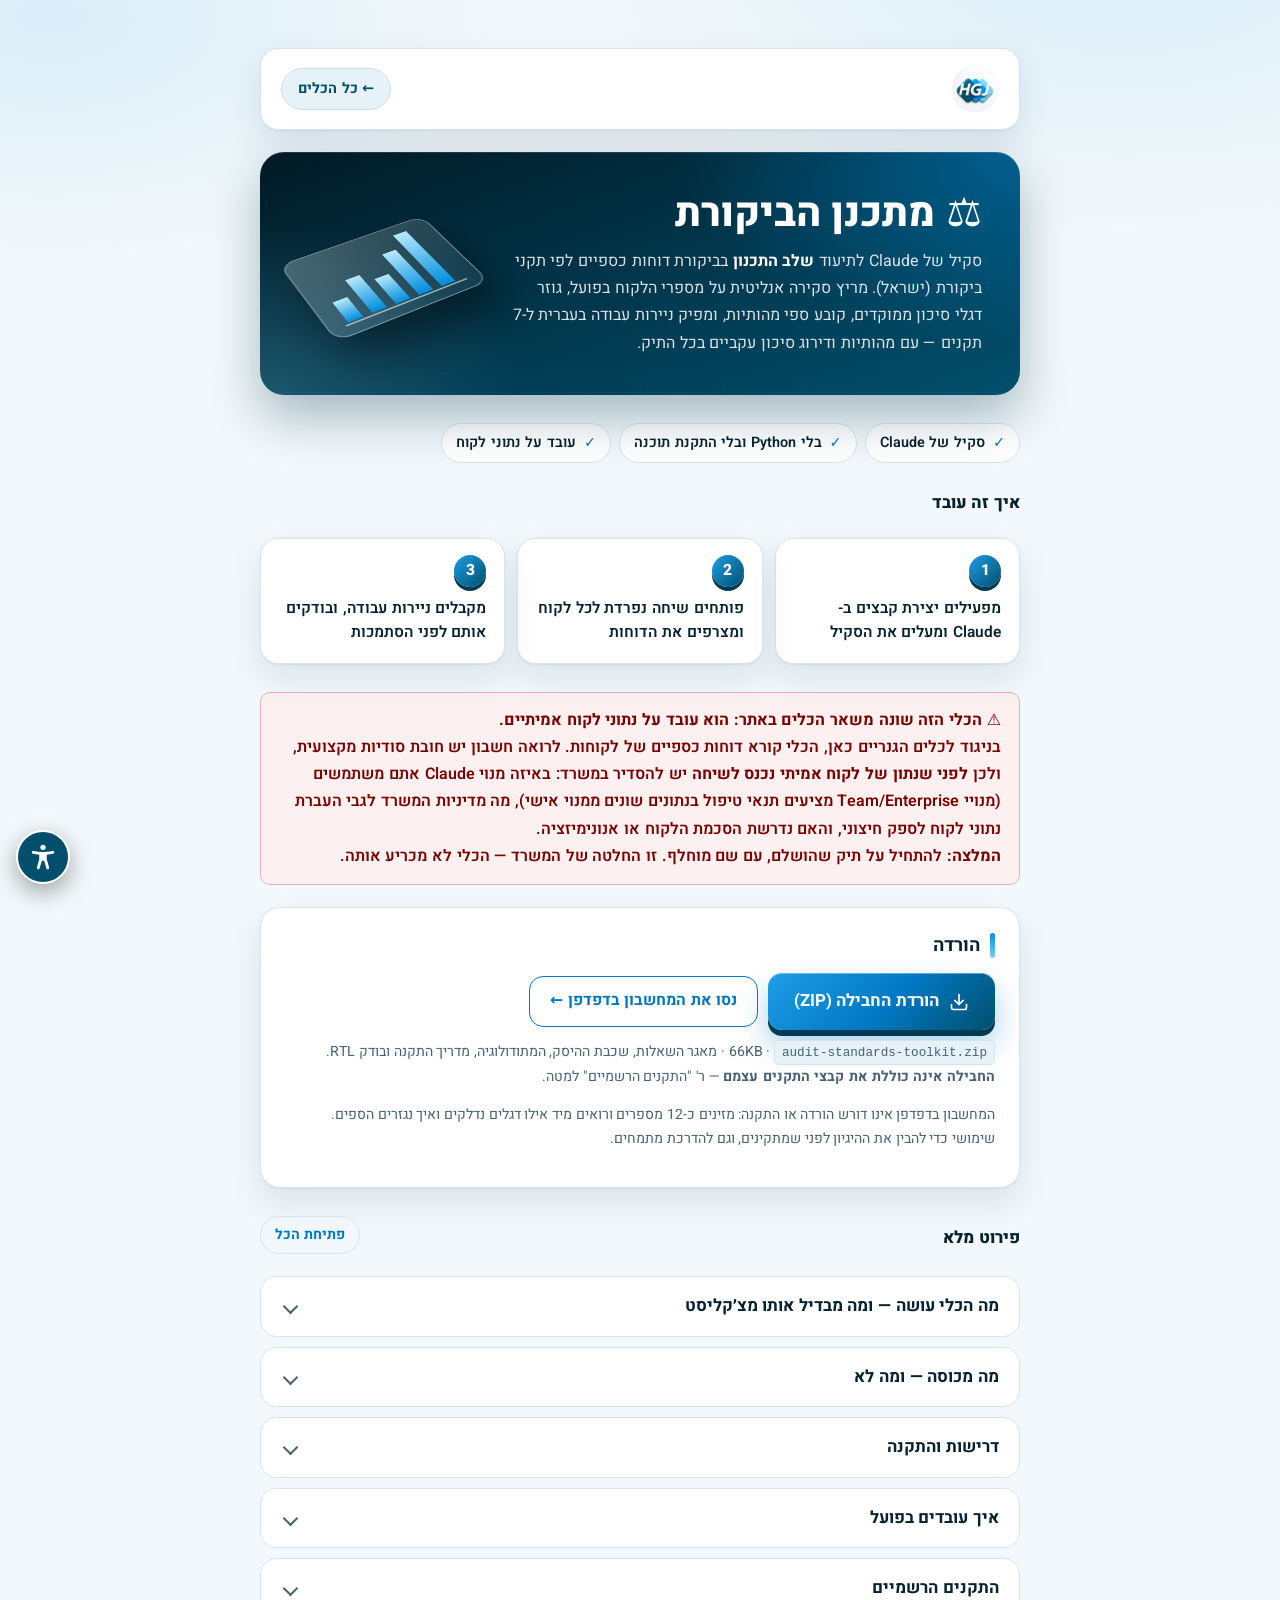
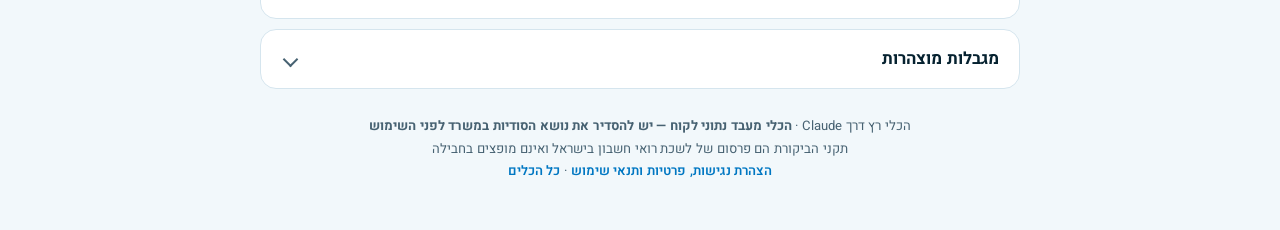
==== commit 3389341e: "דפי הכלים: שורת במבט אחד, שלושה צעדים ופירוט מקופל. דף הבית ותפריט הנגישות לפי הנחיות העיצוב - tool-" ====
--- a/audit-standards-toolkit/index.html
+++ b/audit-standards-toolkit/index.html
@@ -100,6 +100,7 @@
 </style>
 <link rel="stylesheet" href="../theme.css">
 <script src="../a11y.js" defer></script>
+<script src="../tool-page.js" defer></script>
 </head>
 <body>
 <div class="page">
--- a/theme.css
+++ b/theme.css
@@ -110,8 +110,8 @@
 }
 @keyframes hgj-float { 50% { transform: translateY(calc(-50% - 10px)) perspective(800px) rotateX(50deg) rotateZ(-30deg); } }
 
-.page > header .title, .app > header .title { color: #fff; font-size: clamp(1.7rem, 1.2rem + 2.2vw, 2.5rem); letter-spacing: -.02em; line-height: 1.15; margin-bottom: 10px; }
-.page > header .subtitle, .app > header .subtitle { color: rgba(255,255,255,.84); line-height: 1.6; }
+.page > header .title, .app > header .title { color: #fff; font-size: clamp(1.7rem, 1.2rem + 2.2vw, 2.5rem); letter-spacing: normal; line-height: 1.2; margin-bottom: 10px; }
+.page > header .subtitle, .app > header .subtitle { color: rgba(255,255,255,.86); line-height: 1.7; max-inline-size: 62ch; }
 .page > header .subtitle b, .page > header .subtitle strong,
 .app > header .subtitle b, .app > header .subtitle strong { color: #fff; }
 .page > header a, .app > header a { color: #B9E8FA; }
@@ -137,7 +137,64 @@
 .download:not(.secondary):active { transform: translateY(4px); box-shadow: 0 2px 0 #013A52, 0 8px 16px rgba(0,119,194,.3), inset 0 1px 0 rgba(255,255,255,.35); }
 .download.secondary { border-radius: 14px; }
 
+/* ---------- עברית: גובה שורה, בלי ריווח אותיות (לפי מערכת העיצוב) ---------- */
+body { line-height: 1.7; word-spacing: .04em; }
+.page h1, .page h2, .page h3, .app h1 { letter-spacing: normal; }
+
+/* ---------- במבט אחד: תגיות ושלושה צעדים (נבנה ב-tool-page.js) ---------- */
+.hgj-glance { display: flex; flex-direction: column; gap: 14px; }
+.hgj-h { margin: 6px 0 0; font-size: 1.05rem; font-weight: 800; color: var(--ink); }
+.hgj-chips { display: flex; flex-wrap: wrap; gap: 8px; margin: 0; padding: 0; list-style: none; }
+.hgj-chips li {
+  display: inline-flex; align-items: center; gap: 8px;
+  padding: 7px 14px; border-radius: 999px; font-size: .9rem; font-weight: 600;
+  color: var(--ink); background: var(--surface); border: 1px solid var(--border);
+}
+.hgj-chips li::before { content: "\2713"; font-weight: 800; color: var(--accent); }
+.hgj-steps { display: grid; grid-template-columns: repeat(3, minmax(0, 1fr)); gap: 12px; margin: 0; padding: 0; list-style: none; counter-reset: hgj-step; }
+.hgj-steps li {
+  counter-increment: hgj-step; position: relative;
+  padding: 16px 18px 18px; border-radius: 18px; font-weight: 600; font-size: .97rem; line-height: 1.55;
+  color: var(--ink); background: var(--surface); border: 1px solid var(--border); box-shadow: var(--shadow);
+}
+.hgj-steps li::before {
+  content: counter(hgj-step); display: grid; place-items: center;
+  width: 32px; height: 32px; margin-bottom: 10px; border-radius: 50%;
+  font-weight: 800; color: #fff; background: linear-gradient(135deg, #1E9DE6, #014F6C);
+  box-shadow: 0 4px 0 #013A52;
+}
+
+/* ---------- פירוט מקופל ---------- */
+.hgj-acc-bar { display: flex; align-items: center; justify-content: space-between; gap: 12px; margin-top: 6px; }
+.hgj-acc-all {
+  font: inherit; font-size: .88rem; font-weight: 700; cursor: pointer;
+  padding: 6px 14px; border-radius: 999px; color: var(--accent); background: transparent; border: 1px solid var(--border);
+}
+.hgj-acc-all:hover { background: var(--surface-2); }
+details.hgj-acc { background: var(--surface); border: 1px solid var(--border); border-radius: 16px; overflow: hidden; }
+details.hgj-acc + details.hgj-acc { margin-top: -12px; }
+details.hgj-acc > summary {
+  display: flex; align-items: center; justify-content: space-between; gap: 12px;
+  padding: 15px 20px; cursor: pointer; list-style: none; font-weight: 700;
+}
+details.hgj-acc > summary::-webkit-details-marker { display: none; }
+details.hgj-acc > summary:hover { background: var(--surface-2); }
+details.hgj-acc > summary h2 { margin: 0; padding: 0; font-size: 1.05rem; font-weight: 700; color: var(--ink); }
+details.hgj-acc > summary h2::before { content: none; }
+details.hgj-acc > summary::after {
+  content: ""; flex: none; width: 9px; height: 9px; margin-inline-end: 4px;
+  border-right: 2px solid var(--ink-soft); border-bottom: 2px solid var(--ink-soft);
+  transform: rotate(45deg); transition: transform .2s ease;
+}
+details.hgj-acc[open] > summary::after { transform: rotate(-135deg); }
+details.hgj-acc[open] > summary { border-bottom: 1px solid var(--border); }
+.hgj-acc-body { display: flex; flex-direction: column; gap: 14px; padding: 18px 20px 20px; }
+.page .hgj-acc-body .card, .page .hgj-acc-body .card:hover { padding: 0; border: 0; background: transparent; box-shadow: none; transform: none; }
+
 @media (max-width: 640px) {
+  .hgj-steps { grid-template-columns: 1fr; }
+  .hgj-steps li { display: flex; align-items: center; gap: 12px; padding: 12px 14px; }
+  .hgj-steps li::before { flex: none; margin-bottom: 0; }
   .page > header, .app > header { padding-inline-end: clamp(22px, 4vw, 38px); }
   .page > header::after, .app > header::after { display: none; }
 }
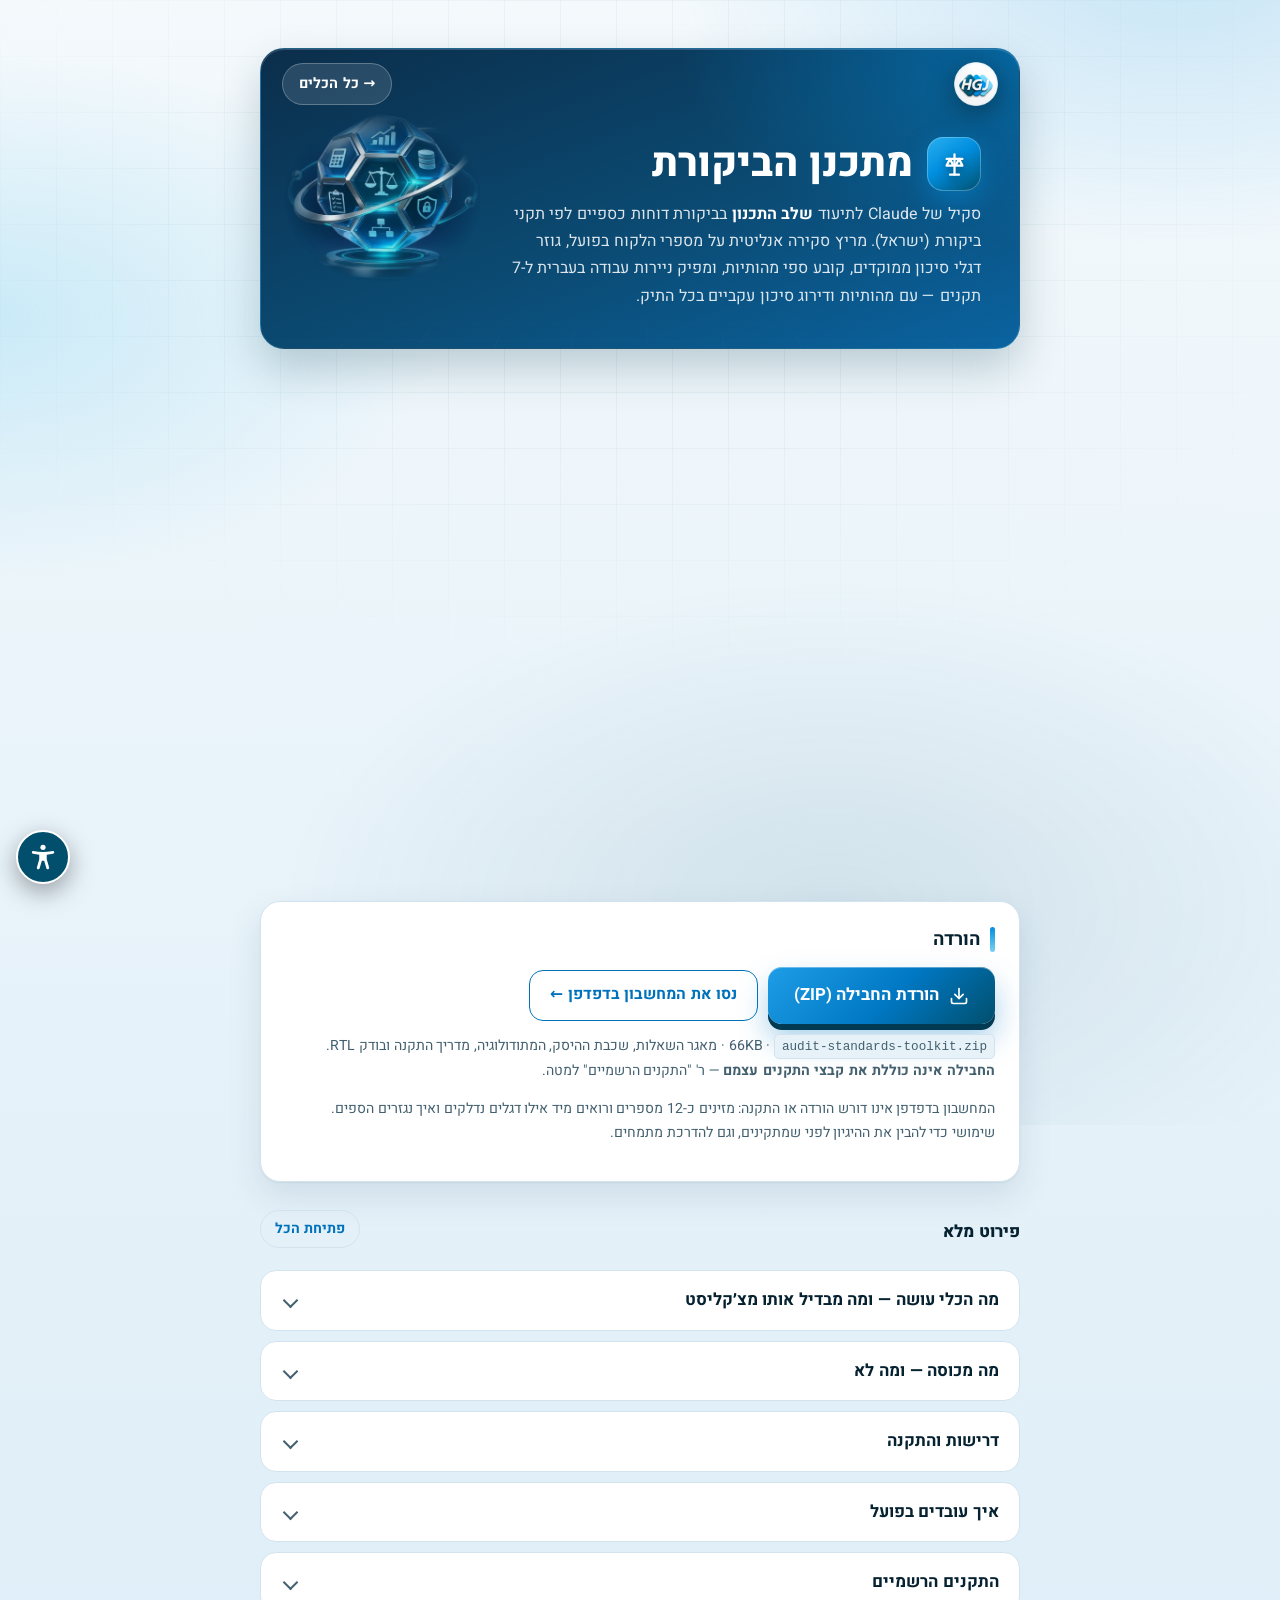
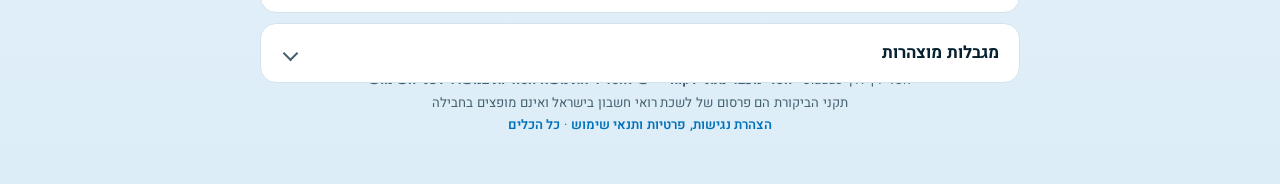
==== commit 0cbd3e59: "האתר בהיר כברירת מחדל, עם מתג בהיר/כהה, ורקע עם עומק במקום צבע אחיד - ברירת מחדל בהירה בגווני הלוגו " ====
--- a/audit-standards-toolkit/index.html
+++ b/audit-standards-toolkit/index.html
@@ -98,6 +98,7 @@
   footer a { color: var(--accent); text-decoration: none; font-weight: 600; }
   @media (prefers-reduced-motion: reduce) { * { transition: none !important; } }
 </style>
+<script src="../theme-init.js"></script>
 <link rel="stylesheet" href="../theme.css">
 <script src="../a11y.js" defer></script>
 <script src="../tool-page.js" defer></script>
--- a/theme.css
+++ b/theme.css
@@ -15,57 +15,109 @@
 }
 @view-transition { navigation: auto; }
 
-:root, :root[data-theme="light"] {
-  --bg: #F2F8FB; --surface: #FFFFFF; --surface-2: #E6F2F8; --border: #D5E5EE;
-  --ink: #062230; --ink-soft: #476272; --accent: #0077C2; --accent-ink: #FFFFFF;
-  --shadow: 0 1px 2px rgba(1,53,74,.06), 0 14px 34px rgba(1,53,74,.10);
+:root {
   --font-ui: "Heebo", "Segoe UI", "Assistant", "Rubik", system-ui, -apple-system, Arial, sans-serif;
   --radius: 20px;
+  --brand: #014F6C;
+}
+/* ברירת המחדל בהירה, בגווני הלוגו. data-theme="dark" (המתג בדף הבית או בתפריט הנגישות) עובר לכהה.
+   הערכים דורסים גם את משתני המצב של כל כלי (אזהרה, אישור, סימון), כולל הגדרות "מצב כהה של המחשב" שבתוך הדף */
+:root:not([data-theme="dark"]) {
+  color-scheme: light;
+  --bg-top: #F4F9FC; --bg: #EAF4FA; --bg-deep: #DDEDF7;
+  --surface: #FFFFFF; --surface-2: #E6F2F8; --border: #D2E3EE;
+  --ink: #062230; --ink-soft: #43606F; --accent: #0072BB; --accent-ink: #FFFFFF; --accent-2: #014F6C;
+  --shadow: 0 1px 2px rgba(1,53,74,.06), 0 14px 34px rgba(1,53,74,.10);
   --hgj-glow: rgba(0,142,223,.10);
-}
-@media (prefers-color-scheme: dark) {
-  :root:not([data-theme="light"]) {
-    --bg: #021017; --surface: #06202C; --surface-2: #0A2B3A; --border: #164356;
-    --ink: #E8F4F9; --ink-soft: #9DBCCB; --accent: #7BD0F1; --accent-ink: #011A24;
-    --shadow: 0 1px 2px rgba(0,0,0,.4), 0 16px 40px rgba(0,0,0,.45);
-    --hgj-glow: rgba(123,208,241,.08);
-  }
+  --aurora-1: rgba(0,142,223,.18); --aurora-2: rgba(123,208,241,.32); --aurora-3: rgba(1,79,108,.10); --grid-line: rgba(1,79,108,.05);
+  --warn-bg: #FDF0F0; --warn-border: #E7B9B9; --warn-ink: #7A0000;
+  --ok-bg: #EEF8F1; --ok-border: #BFE2CA; --ok-ink: #145232; --ok: #2F9E44; --good: #2F9E44; --rec: #E03131;
+  --mark-bg: #FFF6DA; --mark-border: #E9CF7A; --mark-ink: #6E5100;
+  --sel-bg: #DCEEFB; --bar-bg: rgba(255,255,255,.96);
 }
 :root[data-theme="dark"] {
-  --bg: #021017; --surface: #06202C; --surface-2: #0A2B3A; --border: #164356;
-  --ink: #E8F4F9; --ink-soft: #9DBCCB; --accent: #7BD0F1; --accent-ink: #011A24;
-  --shadow: 0 1px 2px rgba(0,0,0,.4), 0 16px 40px rgba(0,0,0,.45);
-  --hgj-glow: rgba(123,208,241,.08);
-}
-
-body {
+  color-scheme: dark;
+  --bg-top: #0E2C45; --bg: #0A2236; --bg-deep: #071A2A;
+  --surface: #0E2B42; --surface-2: #133652; --border: #22506F;
+  --ink: #F1F8FC; --ink-soft: #B5D0DD; --accent: #7BD0F1; --accent-ink: #062230; --accent-2: #A6DDF5;
+  --shadow: 0 1px 2px rgba(0,0,0,.35), 0 16px 40px rgba(0,0,0,.35);
+  --hgj-glow: rgba(0,142,223,.16);
+  --aurora-1: rgba(0,142,223,.40); --aurora-2: rgba(123,208,241,.20); --aurora-3: rgba(1,79,108,.50); --grid-line: rgba(123,208,241,.06);
+  --warn-bg: #3A1F27; --warn-border: #7A3D4A; --warn-ink: #F8CBD1;
+  --ok-bg: #12312A; --ok-border: #2E5E4D; --ok-ink: #B2E8CC; --ok: #51CF66; --good: #51CF66; --rec: #FF6B6B;
+  --mark-bg: #3A3216; --mark-border: #6B5A22; --mark-ink: #F0D274;
+  --sel-bg: #164466; --bar-bg: rgba(10,34,54,.97);
+}
+
+/* רקע: מעבר צבע עדין, שכבות אור שזזות לאט ורשת דקה, במקום צבע אחיד */
+html { background: linear-gradient(180deg, var(--bg-top) 0, var(--bg) 700px, var(--bg-deep) 100%) !important; background-color: var(--bg) !important; }
+body { background: transparent !important; }
+body::before {
+  content: ""; position: fixed; inset: -25%; z-index: -2; pointer-events: none;
   background:
-    radial-gradient(900px 480px at 88% -6%, var(--hgj-glow), transparent 60%),
-    radial-gradient(760px 420px at 4% 2%, var(--hgj-glow), transparent 58%),
-    var(--bg);
-  background-attachment: fixed;
-}
+    radial-gradient(38% 30% at 78% 14%, var(--aurora-1), transparent 70%),
+    radial-gradient(34% 28% at 16% 40%, var(--aurora-2), transparent 70%),
+    radial-gradient(40% 34% at 60% 84%, var(--aurora-3), transparent 72%);
+  animation: hgj-aurora 38s ease-in-out infinite alternate;
+}
+@keyframes hgj-aurora {
+  0% { transform: translate3d(0,0,0) rotate(0deg) scale(1); }
+  50% { transform: translate3d(-4%,3%,0) rotate(8deg) scale(1.06); }
+  100% { transform: translate3d(3%,-2%,0) rotate(-6deg) scale(1.02); }
+}
+body::after {
+  content: ""; position: fixed; inset: 0; z-index: -1; pointer-events: none;
+  background-image: linear-gradient(var(--grid-line) 1px, transparent 1px), linear-gradient(90deg, var(--grid-line) 1px, transparent 1px);
+  background-size: 56px 56px;
+  -webkit-mask-image: radial-gradient(ellipse 70% 60% at 50% 25%, #000 30%, transparent 85%);
+          mask-image: radial-gradient(ellipse 70% 60% at 50% 25%, #000 30%, transparent 85%);
+}
+@media (prefers-reduced-motion: reduce) { body::before { animation: none; } }
+html.a11y-nomotion body::before { animation: none; }
 :focus-visible { outline: 3px solid #008EDF; outline-offset: 3px; }
 /* דף עם סרגל פעולות קבוע בתחתית: כפתור הנגישות עולה מעליו */
 html:has(.actionbar) { --hgj-a11y-bottom: 96px; }
 
 /* ---------- סרגל עליון ---------- */
+/* בלי קופסה לבנה: שורה שקופה עם הלוגו וכפתור החזרה */
 .logo-wrap {
-  border-radius: 18px;
-  border: 1px solid var(--border);
-  box-shadow: var(--shadow);
-}
+  background: transparent; border: 0; box-shadow: none; border-radius: 0;
+  padding: 0 4px;
+}
+.logo-wrap img { height: 44px; width: auto; filter: drop-shadow(0 4px 10px rgba(1,53,74,.25)); }
 .logo-wrap .back {
   display: inline-flex; align-items: center; gap: 6px;
   padding: 8px 16px; border-radius: 999px;
-  color: #014F6C; background: #E6F2F8; border: 1px solid #C9E0EC;
+  color: var(--ink); background: color-mix(in srgb, var(--surface-2) 70%, transparent); border: 1px solid var(--border);
   font-weight: 700; text-decoration: none;
-  transition: background .2s ease, transform .2s ease;
-}
-.logo-wrap .back:hover { background: #D3EEF9; transform: translateX(3px); text-decoration: none; }
+  transition: background .2s ease, transform .2s ease, border-color .2s ease;
+}
+.logo-wrap .back:hover { border-color: #7BD0F1; transform: translateX(3px); text-decoration: none; }
+
+/* כלי הסיור: אותו טיפול לסרגל הלוגו שלו, וצבע המותג לפס העליון */
+.logobar { background: transparent; border: 0; box-shadow: none; padding: 0 4px; }
+.logobar img { height: 44px; filter: drop-shadow(0 4px 10px rgba(1,53,74,.25)); }
+.logobar a:not(:has(img)) {
+  display: inline-flex; align-items: center; padding: 8px 16px; border-radius: 999px;
+  color: var(--ink); background: color-mix(in srgb, var(--surface-2) 70%, transparent); border: 1px solid var(--border); font-weight: 700;
+}
+.logobar a:not(:has(img)):hover { border-color: #7BD0F1; }
+
+/* כשמיד אחרי השורה בא ראש הדף הכהה: השורה נכנסת לתוכו, כמו בדף הבית */
+.logo-wrap:has(+ header .title) {
+  position: relative; z-index: 2;
+  height: 58px; padding: 14px 22px 0;
+  margin-bottom: -80px; /* גובה השורה + הרווח בין רכיבי הדף */
+}
+.logo-wrap:has(+ header .title) img { filter: drop-shadow(0 6px 14px rgba(0,0,0,.4)); }
+.logo-wrap:has(+ header .title) .back {
+  color: #fff; background: rgba(255,255,255,.12); border-color: rgba(255,255,255,.26);
+}
+.logo-wrap:has(+ header .title) .back:hover { background: rgba(255,255,255,.22); }
+.logo-wrap:has(+ header .title) + header { padding-top: 88px; }
 
 /* ---------- ראש הדף: לוח כהה עם גיליון תלת ממדי ---------- */
-.page > header, .app > header {
+.page > header:has(.title), .app > header:has(.title) {
   position: relative; isolation: isolate; overflow: hidden;
   color: #fff; border-radius: 24px;
   padding: clamp(22px, 4vw, 38px);
@@ -74,10 +126,17 @@
     radial-gradient(520px 300px at 100% 0%, rgba(0,142,223,.45), transparent 65%),
     radial-gradient(420px 280px at 0% 100%, rgba(123,208,241,.22), transparent 62%),
     linear-gradient(160deg, #011A24 0%, #01354A 48%, #014F6C 100%);
-  box-shadow: 0 22px 50px rgba(1,53,74,.32), inset 0 1px 0 rgba(255,255,255,.12);
+  border: 1px solid rgba(123,208,241,.18);
+  box-shadow: 0 22px 50px rgba(0,0,0,.4), 0 0 60px rgba(0,142,223,.12), inset 0 1px 0 rgba(255,255,255,.12);
+}
+:root:not([data-theme="dark"]) .page > header:has(.title), :root:not([data-theme="dark"]) .app > header:has(.title) {
+  background:
+    radial-gradient(520px 300px at 100% 0%, rgba(0,142,223,.45), transparent 65%),
+    linear-gradient(160deg, #0B2E4B 0%, #0B4A72 55%, #0A63A0 100%);
+  box-shadow: 0 20px 44px rgba(1,53,74,.22), inset 0 1px 0 rgba(255,255,255,.16);
 }
 /* נייר חשבונאי בפרספקטיבה */
-.page > header::before, .app > header::before {
+.page > header:has(.title)::before, .app > header:has(.title)::before {
   content: ""; position: absolute; inset: -30% -20% -20%; z-index: -1;
   background-image:
     linear-gradient(rgba(123,208,241,.16) 1px, transparent 1px),
@@ -90,34 +149,38 @@
   animation: hgj-ledger 12s linear infinite;
 }
 @keyframes hgj-ledger { to { background-position: 0 260px, 0 0; } }
-/* גיליון זכוכית עם גרף עמודות */
-.page > header::after, .app > header::after {
+/* תמונת הכדור מדף הבית, קטנה ונמסה ברקע, כך שכל דף כלי ממשיך את דף הבית */
+.page > header:has(.title)::after, .app > header:has(.title)::after {
   content: ""; position: absolute; z-index: -1;
-  inset-inline-end: clamp(14px, 5%, 44px); top: 50%;
-  width: 168px; height: 124px; border-radius: 16px;
-  border: 1px solid rgba(255,255,255,.38);
-  background:
-    linear-gradient(to top, #008EDF, #B9E8FA) left 20px bottom 16px / 16px 26% no-repeat,
-    linear-gradient(to top, #008EDF, #B9E8FA) left 46px bottom 16px / 16px 44% no-repeat,
-    linear-gradient(to top, #008EDF, #B9E8FA) left 72px bottom 16px / 16px 34% no-repeat,
-    linear-gradient(to top, #008EDF, #B9E8FA) left 98px bottom 16px / 16px 58% no-repeat,
-    linear-gradient(to top, #008EDF, #B9E8FA) left 124px bottom 16px / 16px 76% no-repeat,
-    linear-gradient(rgba(255,255,255,.55), rgba(255,255,255,.55)) left 16px bottom 12px / 136px 2px no-repeat,
-    linear-gradient(140deg, rgba(255,255,255,.26), rgba(255,255,255,.06));
-  box-shadow: 0 34px 50px rgba(0,0,0,.42), 0 0 0 1px rgba(123,208,241,.10) inset;
-  transform: translateY(-50%) perspective(800px) rotateX(50deg) rotateZ(-30deg);
-  animation: hgj-float 6s ease-in-out infinite;
-}
-@keyframes hgj-float { 50% { transform: translateY(calc(-50% - 10px)) perspective(800px) rotateX(50deg) rotateZ(-30deg); } }
-
-.page > header .title, .app > header .title { color: #fff; font-size: clamp(1.7rem, 1.2rem + 2.2vw, 2.5rem); letter-spacing: normal; line-height: 1.2; margin-bottom: 10px; }
-.page > header .subtitle, .app > header .subtitle { color: rgba(255,255,255,.86); line-height: 1.7; max-inline-size: 62ch; }
-.page > header .subtitle b, .page > header .subtitle strong,
-.app > header .subtitle b, .app > header .subtitle strong { color: #fff; }
-.page > header a, .app > header a { color: #B9E8FA; }
+  inset-inline-end: clamp(4px, 3%, 30px); top: 50%;
+  width: clamp(150px, 26%, 230px); aspect-ratio: 840 / 720;
+  background: url("media/hero-poster.jpg") center / cover no-repeat;
+  -webkit-mask-image: radial-gradient(closest-side, #000 62%, transparent 100%);
+          mask-image: radial-gradient(closest-side, #000 62%, transparent 100%);
+  opacity: .9;
+  transform: translateY(-50%);
+  animation: hgj-float 7s ease-in-out infinite;
+}
+@keyframes hgj-float { 50% { transform: translateY(calc(-50% - 8px)); } }
+/* אריח האייקון בכותרת הכלי (נוסף ב-tool-page.js) */
+.page > header:has(.title) .title, .app > header:has(.title) .title { display: flex; align-items: center; gap: 14px; }
+.hgj-title-ico {
+  flex: none; display: grid; place-items: center; width: 54px; height: 54px; border-radius: 16px; color: #fff;
+  background: linear-gradient(145deg, #2BB0F0 0%, #008EDF 45%, #014F6C 100%);
+  box-shadow: 0 0 0 1px rgba(185,232,250,.35) inset, 0 10px 26px rgba(0,142,223,.45);
+}
+.hgj-title-ico svg { width: 27px; height: 27px; filter: drop-shadow(0 2px 4px rgba(0,0,0,.35)); }
+
+.page > header:has(.title) .title, .app > header:has(.title) .title { color: #fff; font-size: clamp(1.7rem, 1.2rem + 2.2vw, 2.5rem); letter-spacing: normal; line-height: 1.2; margin-bottom: 10px; }
+.page > header:has(.title) .subtitle, .app > header:has(.title) .subtitle { color: rgba(255,255,255,.86); line-height: 1.7; max-inline-size: 62ch; }
+.page > header:has(.title) .subtitle b, .page > header:has(.title) .subtitle strong,
+.app > header:has(.title) .subtitle b, .app > header:has(.title) .subtitle strong { color: #fff; }
+.page > header:has(.title) a, .app > header:has(.title) a { color: #B9E8FA; }
 
 /* ---------- כרטיסים ---------- */
 .card { border-radius: var(--radius); border-color: var(--border); box-shadow: var(--shadow); }
+:root[data-theme="dark"] .card { background: linear-gradient(160deg, rgba(14,58,84,.62), rgba(7,28,43,.78)); border-color: rgba(123,208,241,.16); }
+:root[data-theme="dark"] .hgj-steps li, :root[data-theme="dark"] details.hgj-acc { background: linear-gradient(160deg, rgba(14,58,84,.55), rgba(7,28,43,.75)); border-color: rgba(123,208,241,.16); }
 .page .card { transition: transform .25s cubic-bezier(.2,.7,.2,1), box-shadow .25s ease, border-color .25s ease; }
 .page .card:hover { transform: translateY(-3px); border-color: color-mix(in srgb, #008EDF 45%, var(--border)); box-shadow: 0 2px 4px rgba(1,53,74,.06), 0 26px 50px rgba(0,142,223,.16); }
 .page .card h2 { position: relative; padding-inline-start: 15px; }
@@ -195,10 +258,17 @@
   .hgj-steps { grid-template-columns: 1fr; }
   .hgj-steps li { display: flex; align-items: center; gap: 12px; padding: 12px 14px; }
   .hgj-steps li::before { flex: none; margin-bottom: 0; }
-  .page > header, .app > header { padding-inline-end: clamp(22px, 4vw, 38px); }
-  .page > header::after, .app > header::after { display: none; }
+  .page > header:has(.title), .app > header:has(.title) { padding-inline-end: clamp(22px, 4vw, 38px); }
+  .page > header:has(.title)::after, .app > header:has(.title)::after { display: none; }
 }
 @media (prefers-reduced-motion: reduce) {
-  .page > header::before, .app > header::before, .page > header::after, .app > header::after { animation: none; }
+  .page > header:has(.title)::before, .app > header:has(.title)::before, .page > header:has(.title)::after, .app > header:has(.title)::after { animation: none; }
   .page .card, .download, .logo-wrap .back { transition: none; }
 }
+
+/* כפתור הנגישות בטלפון: קטן יותר, ומוסתר בזמן הקלדה בשדה */
+@media (max-width: 640px) {
+  html #hgj-a11y-btn { width: 44px; height: 44px; left: 10px; }
+  html #hgj-a11y-btn svg { width: 24px; height: 24px; }
+  html.hgj-typing #hgj-a11y-btn { opacity: 0; pointer-events: none; }
+}
